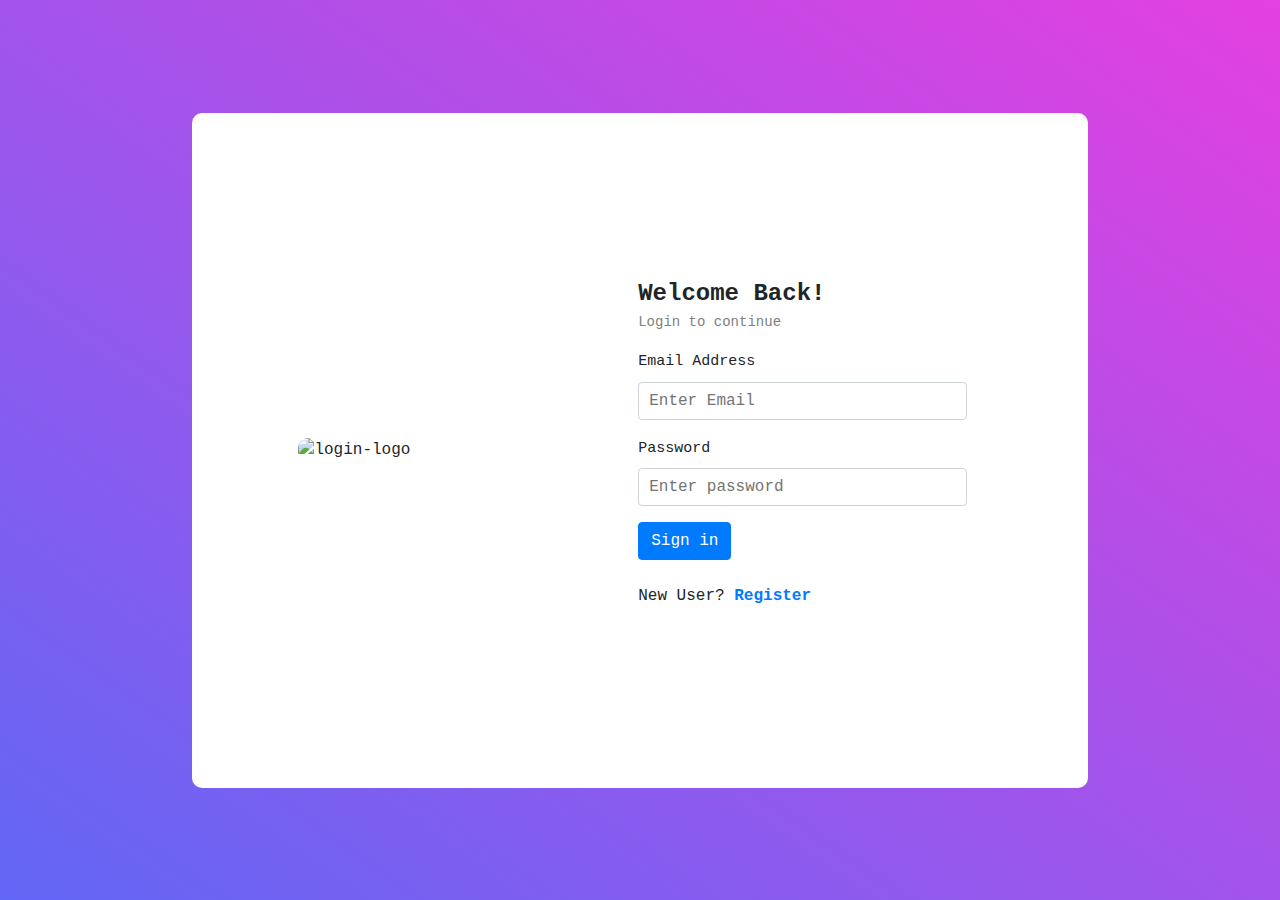
==== Level-2_Tasks/Login Authentication/index.html @ 6a5020fd "initial commit" ====
<!DOCTYPE html>
<html lang="en">
<head>
    <meta charset="UTF-8">
    <meta name="viewport" content="width=device-width, initial-scale=1.0">
    <link rel="stylesheet" href="https://stackpath.bootstrapcdn.com/bootstrap/4.5.2/css/bootstrap.min.css" integrity="sha384-JcKb8q3iqJ61gNV9KGb8thSsNjpSL0n8PARn9HuZOnIxN0hoP+VmmDGMN5t9UJ0Z" crossorigin="anonymous" />
    <script src="https://code.jquery.com/jquery-3.5.1.slim.min.js" integrity="sha384-DfXdz2htPH0lsSSs5nCTpuj/zy4C+OGpamoFVy38MVBnE+IbbVYUew+OrCXaRkfj" crossorigin="anonymous"></script>
    <script src="https://cdn.jsdelivr.net/npm/popper.js@1.16.1/dist/umd/popper.min.js" integrity="sha384-9/reFTGAW83EW2RDu2S0VKaIzap3H66lZH81PoYlFhbGU+6BZp6G7niu735Sk7lN" crossorigin="anonymous"></script>
    <script src="https://stackpath.bootstrapcdn.com/bootstrap/4.5.2/js/bootstrap.min.js" integrity="sha384-B4gt1jrGC7Jh4AgTPSdUtOBvfO8shuf57BaghqFfPlYxofvL8/KUEfYiJOMMV+rV" crossorigin="anonymous"></script>
    <script src="https://kit.fontawesome.com/20c5629a29.js" crossorigin="anonymous"></script>
    <title>Login Authentication</title>
    <link rel="stylesheet"href="./style.css">
</head>
<body>
    <div class="background-container">
        <div class="main-container" id="loginContainer">
            <img src="https://res.cloudinary.com/dj6h1jzy8/image/upload/v1696714534/register_logo_cyz8h5.avif" class="login-logo" alt="login-logo" />
            <div class="container">
                <p class="heading">Welcome Back!</p>
                <p class="sub-heading">Login to continue</p>
                <div class="mb-3">
                    <label for="loginEmail">Email Address</label>
                    <input type="text" class="custom-input" id="loginEmail" placeholder="Enter Email"/>
                    <p id="loginErrorMessage" class="error-message"></p>
                </div>  
                <div class="mb-3">
                    <label for="loginPassword">Password</label>
                    <input type="password" class="custom-input" id="loginPassword" placeholder="Enter password"/>
                    <p id="loginPasswordErrorMessage" class="error-message"></p>   
                    <p id="alreadyExistErrorMessage" class="error-message"></p>                   
                </div> 
                <button class="btn btn-primary" onclick="login()">Sign in</button>      
                <p class="mt-4">New User? <strong><a href="#" onclick="showRegisterForm()">Register</a></strong></p>
            </div>
        </div>

        <div class="main-container d-none" id="registerContainer">
            <img src="https://res.cloudinary.com/dj6h1jzy8/image/upload/v1696671353/login-logo_a70u6f.avif" class="login-logo" alt="login-logo" />
            <div class="container">
                <p class="heading mb-3">Register Here!</p>
                <div class="mb-3">
                    <label for="registerEmail">UserName</label>
                    <input type="text" class="custom-input" id="registerEmail" placeholder="Enter username" />
                    <p id="registerErrorMessage" class="error-message"></p>
                </div>
                <div class="mb-3">
                    <label for="registerUser">Email Address</label>
                    <input type="text" class="custom-input" id="registerUser" placeholder="Enter Email" />
                    <p id="registerUserErrorMessage" class="error-message"></p>
                </div>  
                <div class="mb-3">
                    <label for="registerPassword">Password</label>
                    <input type="password" class="custom-input" id="registerPassword" placeholder="Enter password"/>
                    <p id="registerPasswordErrorMessage" class="error-message"></p>
                </div>
                <div class="mb-3">
                    <label for="registerPassword">Repeat Password</label>
                    <input type="password" class="custom-input" id="registerRPassword" placeholder="Repeat Password"/>
                    <p id="registerRPasswordErrorMessage" class="error-message"></p>
                </div>
                <button class="btn btn-primary" onclick="register()">Register</button>      
                <div id="registrationMessage" class="registration-message d-none"; ></div>
                <p class="mt-4">Already have an account? <strong><a href="#" onclick="showLoginForm()">Login</a></strong></p>
            </div>
        </div>

        <div class="main-container success-main-container d-none" id="successDashboard">
            <div class="success-container">
                <i class="fas fa-check-circle success-icon"></i>
                <p class="success-message"><strong>Welcome, <span id="loggedInUser"></span>!</strong></p> 
                <p class="secure-page-message">You've successfully logged in to the secure page!</p>
                <button class="btn btn-primary" onclick="logout()">Logout</button>
            </div>
        </div>
    </div>
    <script src="./script.js"></script>
</body>
</html>
---- Level-2_Tasks/Login Authentication/style.css ----
body {
    margin: 0;
    padding: 0;
}

.background-container{
    background-image: linear-gradient(to top right, #6267f5, #e340e0);
    margin: 0;
    padding: 0;
    height: 100vh;
    display: flex;
    flex-direction: column;
    justify-content: center;
    align-items: center;
    font-family:'Courier New', Courier, monospace;
    background-size: cover;
}

.main-container{
    background-color: white;
    width: 70%;
    height: 75%;
    border-radius: 10px;
    display: flex;
    flex-direction: row;
    justify-content: space-around;
    align-items: center;
}

.login-logo{
    max-width: 40%;
    border-radius: 10px;
    padding: 0px;
    align-content: left;
}

.container{
    margin: 0px;
    width: 40%;
}

.error-message {
    color: red;
    font-size: 12px;
}


.heading{
    font-weight: bolder;
    font-size: 24px;
    margin: 0px;
}

.sub-heading{
    font-size: 14px;
    margin-top: 0px;
    color: grey;
}

label{
    font-size: 15px;
}

.success-icon{
    color: #6aed4a;
    font-size: 80px;
    margin-bottom: 30px;
    margin-top: 20px;
}

.success-container{
    margin: 0px;
    width: 80%;
    display: flex;
    flex-direction: column;
    justify-content: center;
    align-items: center;
}

.success-message{
    font-size: 23px;
    margin-bottom: 10px;
    text-align: center;
}

.secure-page-message{
    font-size: 18px;
    margin-bottom: 90px;
    text-align: center;

}

.registration-message{
    color: green; 
    margin-top: 13px;
    font-weight: bold;
}

.custom-input {
    width: 100%;
    padding: 9px 10px;
    font-size: 16px;
    line-height: 1;
    color: #495057;
    background-color: #fff;
    background-clip: padding-box;
    border: 1px solid #ced4da;
    border-radius: 4px;
    transition: border-color 0.15s ease-in-out, box-shadow 0.15s ease-in-out;
}

.custom-input:focus {
    border-color: #6267f5;
    outline: 0;
    box-shadow: 0 0 0 0.2rem rgba(98, 103, 245, 0.25);
}

@media screen and (max-width: 768px){
    .main-container{
        display: flex;
        flex-direction: column;
        justify-content: center;
        align-items: center;
        margin: 30px; 
        width: 80%;
        padding: 10px;;
        height: 100%;
    }
    .container{
        margin: 0px;
        width: 70%;
    }
    .login-logo{
        max-width: 45%;
    }
    .heading{
        font-size: 22px;
    }
    
    .sub-heading{
        font-size: 11px;        
    }
    .success-container{
        padding: 20px;
        width: 100%;
        margin: 0px;
    }
    .success-message{
        font-size: 19px; 
    }
    .secure-page-message{
        font-size: 15px;
    }
    .success-icon{    
        margin-bottom: 30px;
        margin-top: 0px;
    }
    .success-main-container {
        background-color: white;
         width: 70%;
        border-radius: 10px;    
    }
    .background-container{
        height: 100vh;
    }
    .custom-input {
        width: 100%;
        padding: 5px 10px;
        font-size: 14px;
        line-height: 1;
        color: #495057;
        background-color: #fff;
        background-clip: padding-box;
        border: 1px solid #ced4da;
        border-radius: 4px;
        transition: border-color 0.15s ease-in-out, box-shadow 0.15s ease-in-out;
    }
    .custom-input:focus {
        border-color: #92dbf1;
        outline: 0;
        box-shadow: 0 0 0 0.2rem rgba(137, 211, 230, 0.25);
    }
    
}
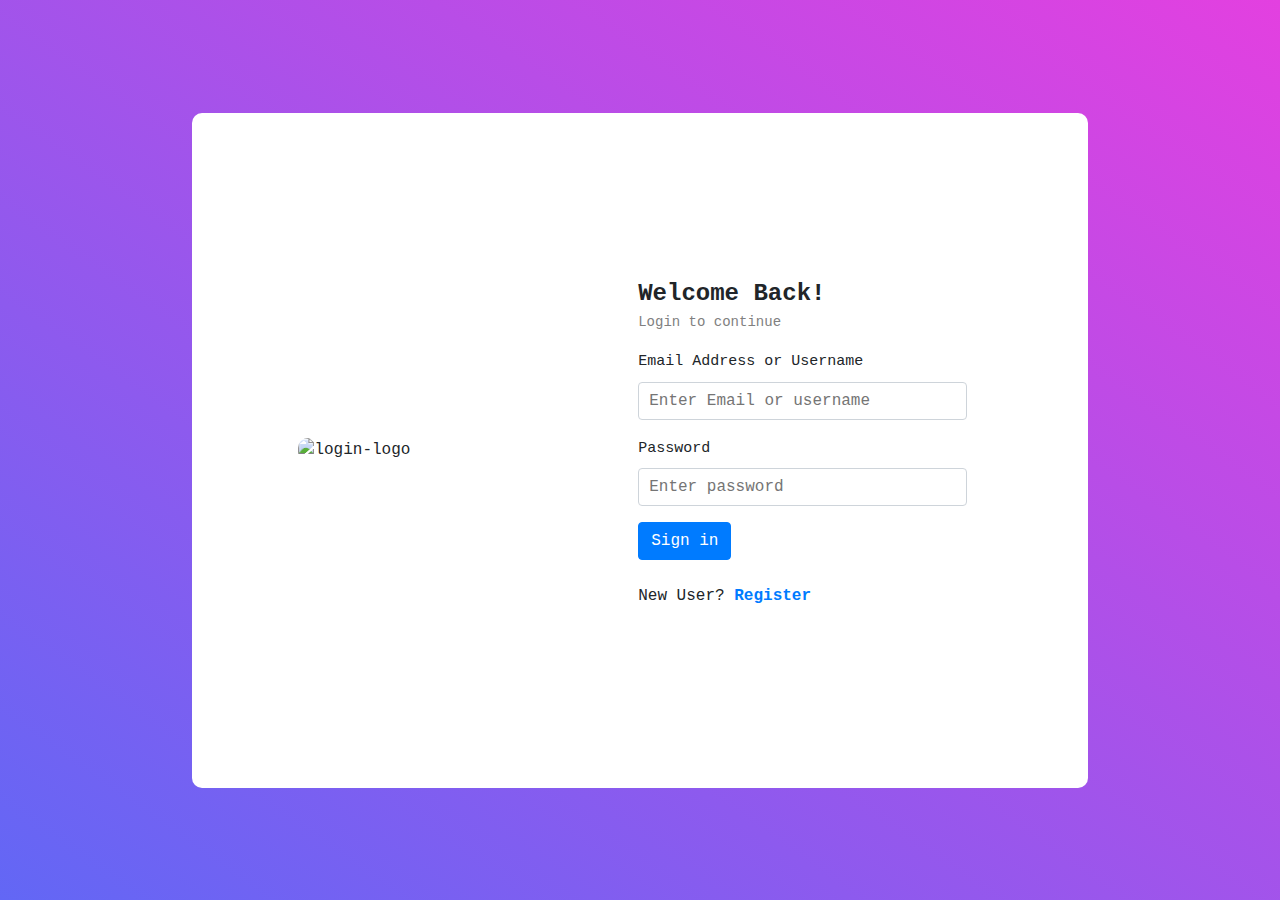
==== commit bb9d4f8d: "first commit" ====
--- a/Level-2_Tasks/Login Authentication/index.html
+++ b/Level-2_Tasks/Login Authentication/index.html
@@ -19,8 +19,8 @@
                 <p class="heading">Welcome Back!</p>
                 <p class="sub-heading">Login to continue</p>
                 <div class="mb-3">
-                    <label for="loginEmail">Email Address</label>
-                    <input type="text" class="custom-input" id="loginEmail" placeholder="Enter Email"/>
+                    <label for="loginEmail">Email Address or Username</label>
+                    <input type="text" class="custom-input" id="loginEmail" placeholder="Enter Email or username"/>
                     <p id="loginErrorMessage" class="error-message"></p>
                 </div>  
                 <div class="mb-3">
@@ -54,7 +54,7 @@
                     <p id="registerPasswordErrorMessage" class="error-message"></p>
                 </div>
                 <div class="mb-3">
-                    <label for="registerPassword">Repeat Password</label>
+                    <label for="registerPassword">Confirm Password</label>
                     <input type="password" class="custom-input" id="registerRPassword" placeholder="Repeat Password"/>
                     <p id="registerRPasswordErrorMessage" class="error-message"></p>
                 </div>
